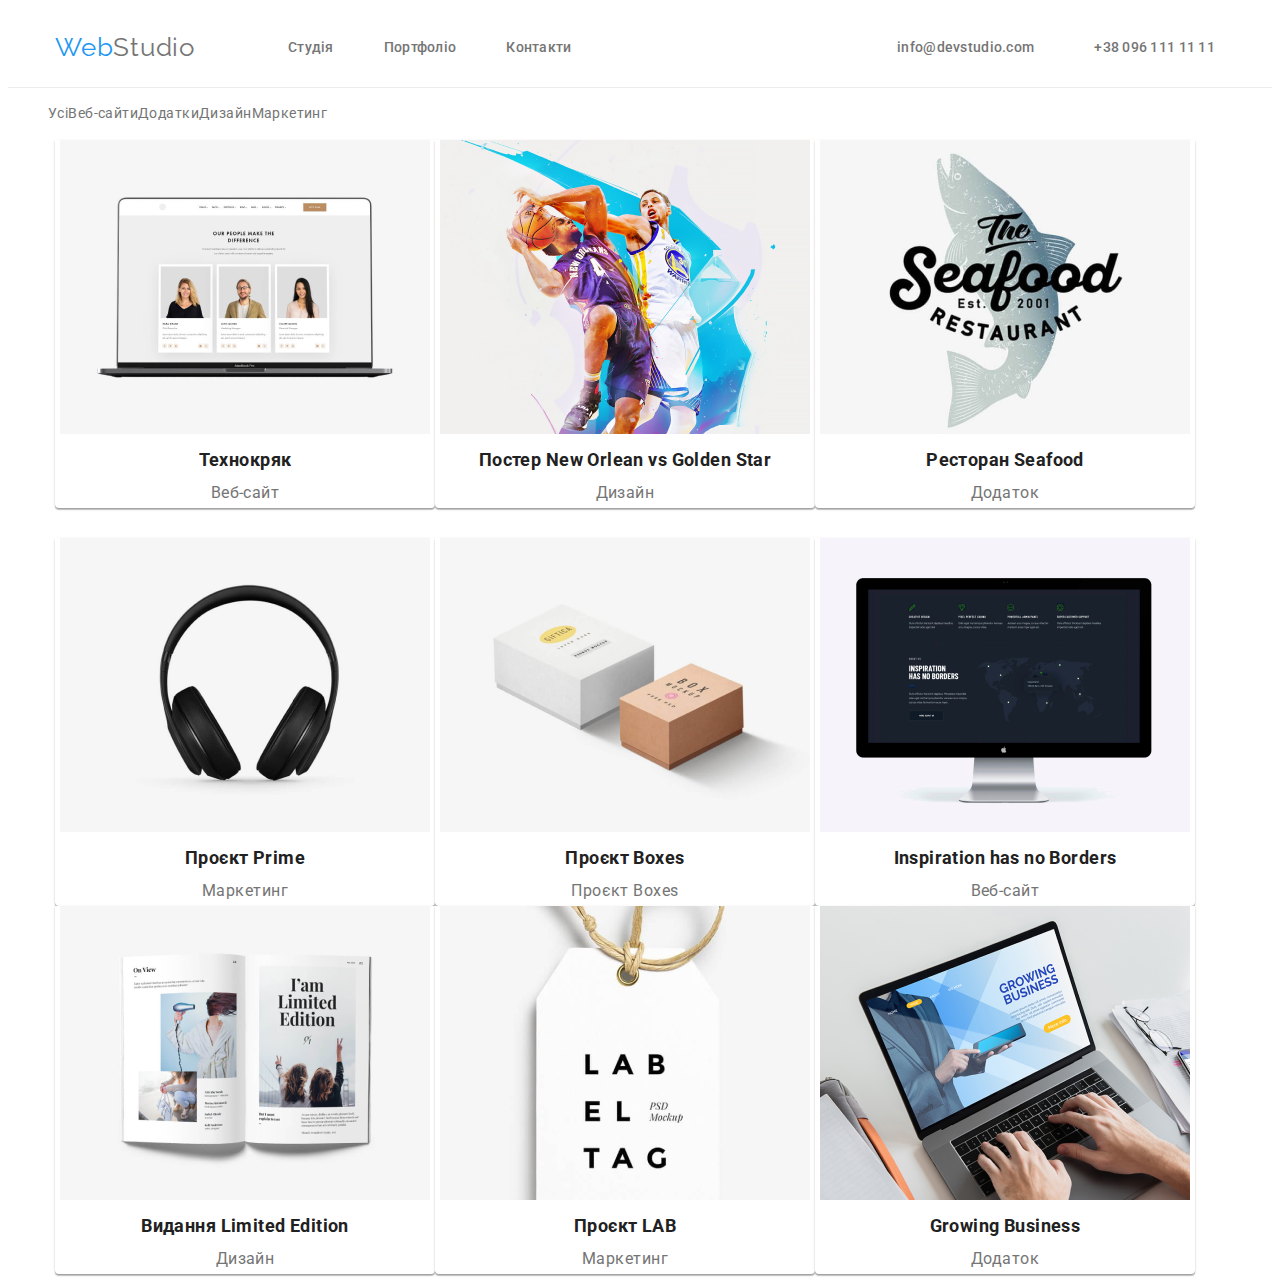
==== portfolio.html @ 1d0e0f3a "add" ====
<!DOCTYPE html>
<html lang="en">
  <head>
    <meta charset="UTF-8" />
    <meta http-equiv="X-UA-Compatible" content="IE=edge" />
    <meta name="viewport" content="width=device-width, initial-scale=1.0" />
    <title>Web Studio</title>
    <link
      href="https://fonts.googleapis.com/css2?family=Roboto:ital,wght@0,400;0,500;0,700;0,900;1,400;1,500;1,700&display=swap"
      rel="stylesheet"
    />
    <link rel="preconnect" href="https://fonts.googleapis.com" />
    <link rel="preconnect" href="https://fonts.gstatic.com" crossorigin />
    <link href="https://fonts.googleapis.com/css2?family=Raleway:wght@700&display=swap" rel="stylesheet" />
    <link rel="preconnect" href="https://fonts.googleapis.com" />
    <link rel="preconnect" href="https://fonts.gstatic.com" crossorigin />
    <link href="https://fonts.googleapis.com/css2?family=Raleway:wght@700&display=swap" rel="stylesheet" />
    <link rel="stylesheet" href="./css/style.css" />
  </head>
  <body>
    <!-- Header -->
    <header class="header">
      <div class="container header-nav">
        <a href="/" class="logo-top"><span class="logo-top-blue">Web</span>Studio</a>
        <nav>
          <ul class="header-menu list">
            <li class="item"><a href="./index.html" class="header-menu-link">Студія</a></li>
            <li class="item"><a href="#" class="header-menu-link  current">Портфоліо</a></li>
            <li class="item"><a href="#" class="header-menu-link">Контакти</a></li>
          </ul>
        </nav>
        <ul class="header-contact list">
          <li class="item">
            <a href="mailto:info@devstudio.com" class="header-contact-link icon-mail">info@devstudio.com</a>
          </li>
          <li class="item">
            <a href="tel:+380961111111" class="header-contact-link icon-tel"> +38 096 111 11 11</a>
          </li>
        </ul>
      </div>
    </header>
    <!-- Секція main -->
    <main>

      <section class="menu-gallery">
        <ul class="nav-list">
            <li class="nav-item-menu">Усі</li>
            <li class="nav-item-menu">Веб-сайти</li>
            <li class="nav-item-menu">Додатки</li>
            <li class="nav-item-menu">Дизайн</li>
            <li class="nav-item-menu">Маркетинг</li>
          </ul>
    
      </section>
      <div class="container">
        <ul class="gallery-list">
          <li class="gallery-item">
            <img src="./images/texno.png" alt="texno" />
            <h2 class="gallery-title">Технокряк</h2>
            <p class="gallery-text">Веб-сайт</p>
          </li>
          <li class="gallery-item">
            <img src="./images/poster.png" alt="poster" />
            <h2 class="gallery-title">Постер New Orlean vs Golden Star</h2>
            <p class="gallery-text">Дизайн</p>
          </li>
          <li class="gallery-item">
            <img src="./images/restaurant.png" alt="restaurant" />
            <h2 class="gallery-title">Ресторан Seafood</h2>
            <p class="gallery-text">Додаток</p>
          </li>
          <li class="gallery-item">
            <img src="./images/Prime.png" alt="Prime" />
            <h2 class="gallery-title">Проєкт Prime</h2>
            <p class="gallery-text">Маркетинг</p>
          </li>
          <li class="gallery-item">
            <img src="./images/Boxes.png" alt="Boxes" />
            <h2 class="gallery-title">Проєкт Boxes</h2>
            <p class="gallery-text">Проєкт Boxes</p>
          </li>
          <li class="gallery-item">
            <img src="./images/Borders.png" alt="Borders" />
            <h2 class="gallery-title">Inspiration has no Borders</h2>
            <p class="gallery-text">Веб-сайт</p>
          </li>
          <li class="gallery-item">
            <img src="./images/Limited.png" alt="Limited" />
          <h2 class="gallery-title">Видання Limited Edition</h2>
          <p class="gallery-text">Дизайн</p>
          </li>
          <li class="gallery-item">
            <img src="./images/Lab.png" alt="Lab" />
            <h2 class="gallery-title">Проєкт LAB</h2>
            <p class="gallery-text">Маркетинг</p>
          </li>
          <li class="gallery-item">
            <img src="./images/Growing.png" alt="Growing" />
            <h2 class="gallery-title">Growing Business</h2>
            <p class="gallery-text">Додаток</p>
          </li>
        </ul>
      </div>
    </main>
  </body>
</html>
---- css/style.css ----
html {
  box-sizing: border-box;
}

*,
*::after,
*::before {
  box-sizing: inherit;
}

a {
  color: inherit;
  text-decoration: none;
  margin: 0;
}

h1,
h2,
h3,
h4,
h5,
h6,
p {
  margin: 0;
}

.img {
  display: block;
  max-width: 100%;
}

.visually-hidden {
  position: absolute !important;
  clip: rect(1px 1px 1px 1px);
  clip: rect(1px, 1px, 1px, 1px);
  padding: 0 !important;
  border: 0 !important;
  height: 1px !important;
  width: 1px !important;
  overflow: hidden;
}

body {
  font-family: 'Roboto', sans-serif;
  font-size: 14px;
  line-height: 1.71;
  letter-spacing: 0.03em;
  color: #757575;
}

.container {
  width: 1200px;
  padding-left: 15px;
  padding-right: 15px;
  margin: 0 auto;
}

.section {
  padding-top: 94px;
  padding-bottom: 94px;
}

.list {
  list-style: none;
  margin: 0;
  padding: 0;
}

/* СТИЛІ ШАПКИ САЙТУ */

.header {
  border-bottom: 1px solid #ececec;
}

.header-nav {
  display: flex;
  align-items: center;
}

.logo-top {
  font-family: 'Raleway';
  font-size: 26px;
  line-height: 1.1;
  letter-spacing: 0.03em;
}

.logo-top-blue {
  color: #2196f3;
}

.header-menu {
  display: flex;
  margin-left: 93px;
}

.header-contact {
  display: flex;
  margin-left: auto;
  color: #757575;
}

.header-menu .item:not(:last-child),
.header-contact .item:not(:last-child) {
  margin-right: 50px;
}

.header-menu-link,
.header-contact-link {
  display: inline-flex;
  padding-top: 32px;
  padding-bottom: 32px;
  font-weight: 500;
  font-size: 14px;
  line-height: 1.1;
  letter-spacing: 0.02em;
}

.icon-mail,
.icon-tel {
  display: flex;
  margin-right: 10px;
  fill: currentColor;
}

.icon-mail:hover,
.icon-tel:hover {
  fill: #2196f3;
}

.header-menu-link:hover,
.header-menu-link:focus,
.header-contact-link:hover,
.header-contact-link:focus {
  color: #2196f3;
}

/* СТИЛІ ГОЛОВНОГО БЛОКА */

.hero {
  background-color: #2f303a;
  background-image: url(../images/Business.png);
  height: 600px;
  margin-bottom: 90px;
}

.hero-title {
  font-weight: 900;
  font-size: 44px;
  line-height: 60px;
  text-align: center;
  letter-spacing: 0.06em;
  text-transform: uppercase;
  color: #ffffff;
  padding-top: 200px;
  margin-bottom: 30px;
}

.hero-button {
  display: block;
  margin: 0 auto;
  font-weight: 700;
  font-size: 16px;
  line-height: 30px;
  text-align: center;
  letter-spacing: 0.06em;
  color: #ffffff;
  background: #2196f3;
  box-shadow: 0px 4px 4px rgba(0, 0, 0, 0.15);
  border-radius: 4px;
  width: 216px;
  height: 50px;
  background: #2196f3;
}

/* СТИЛІ ІНФОРМАЦІЙНОГО БЛОКА */

.advantages {
  margin-bottom: 90px;
}

.advantages-list {
  display: flex;
  padding: 0;
  justify-content: space-around;
  margin-bottom: 30px;
}

.advantages-item {
  width: 270px;
}

.advantages-item:not(:last-child()) {
  margin-right: 30px;
}

.advantages-icon {
  width: 270px;
  height: 120px;
  background-color: #f5f4fa;
  margin: 0 auto;
  padding: 25px;
  margin-bottom: 30px;
}

.advantages-subtitle {
  font-weight: 700;
  font-size: 14px;
  line-height: 16px;
  letter-spacing: 0.03em;
  text-transform: uppercase;
  color: #212121;
}

.advantages-text {
  font-weight: 400;
  font-size: 14px;
  line-height: 24px;
  letter-spacing: 0.03em;
  color: #757575;
}

.section-title {
  font-weight: 700;
  margin-bottom: 50px;
  font-size: 36px;
  line-height: 42px;
  text-align: center;
  letter-spacing: 0.03em;
  color: #212121;
}

.whatdowedo-list {
  display: flex;
  justify-content: space-between;
  margin-bottom: 50px;
}

/* СТИЛІ НАША КОМАНДА */

.team {
  background-color: #f5f4fa;
}

.team-title {
  margin-bottom: 50px;
  font-size: 36px;
  line-height: 1.1;
  letter-spacing: 0.03em;
  text-align: center;
}

.team-list {
  display: flex;
  flex-wrap: wrap;
  text-align: center;
}

.team-item {
  width: calc((100% - 90px) / 4);
  margin-right: 30px;
  margin-bottom: 30px;
  background-color: #fff;
  box-shadow: 0px 1px 3px rgba(0, 0, 0, 0.12), 0px 1px 1px rgba(0, 0, 0, 0.14), 0px 2px 1px rgba(0, 0, 0, 0.2);
  border-radius: 0px 0px 4px 4px;
}

.team-item:nth-child(4n) {
  margin-right: 0;
}

.team-item:nth-last-child(-n + 4) {
  margin-bottom: 0;
}

.team-descript {
  padding-top: 30px;
  padding-bottom: 30px;
}

.team-item-title {
  margin-bottom: 10px;
  font-weight: 500;
  font-size: 16px;
  line-height: 1.2;
  letter-spacing: 0.03em;
}

.team-list p {
  margin-top: 0;
  margin-bottom: 16px;
  font-size: 16px;
  line-height: 1;
  letter-spacing: 0.03em;
}

.social {
  display: flex;
  padding-left: 32px;
  padding-right: 32px;
}

.social-item:not(:last-child) {
  margin-right: 10px;
}

.social-btn {
  display: flex;
  color: #afb1b8;
  background-color: #fff;
  height: 44px;
  cursor: pointer;
}

.social-btn:hover {
  background-color: #2196f3;
  border-radius: 50%;
  fill: #fff;
}

.button-icon {
  width: 44px;
  padding: 12px;
  fill: currentColor;
}

.button-icon:hover {
  fill: #fff;
}

/* СТИЛІ ПОСТІЙНІ КЛІЄНТИ */

.clients-section {
  padding-top: 94px;
  padding-bottom: 94px;
}

.clients-title {
  margin-bottom: 50px;
  font-size: 36px;
  line-height: 1.1;
  letter-spacing: 0.03em;
  text-align: center;
}

.clients-list {
  display: inline-flex;
}

.clients-item:not(:last-child) {
  margin-right: 30px;
}

.clients-btn {
  display: block;
  padding: 0;
  color: #afb1b8;
  background-color: #fff;
  width: 170px;
  height: 92px;
  cursor: pointer;
  border: 1px solid #afb1b8;
  border-radius: 4px;
}
.clients-icon {
  height: 92px;
  width: 170px;
  fill: currentColor;
}

.clients-icon:hover {
  fill: #2196f3;
}

.clients-btn:hover {
  border: 1px solid #2196f3;
}

/* СТИЛІ ПІДВАЛ */

.footer {
  padding-top: 60px;
  padding-bottom: 60px;
  background-color: #2f303a;
}

.footer-nav {
  display: flex;
}

.footer-adres {
  margin-right: 70px;
}

.logo-footer {
  display: block;
  margin-bottom: 20px;
  font-family: 'Raleway';
  font-style: normal;
  font-size: 26px;
  line-height: 1;
  letter-spacing: 0.03em;
  color: #fff;
}

.logo-footer-blue {
  color: #2196f3;
}

.footer-address {
  font-style: normal;
}

.footer-adres-item {
  margin-bottom: 9px;
  font-size: 14px;
  line-height: 1.7;
  letter-spacing: 0.03em;
  color: #fff;
}

.footer-adres-item:last-child {
  margin-bottom: 0;
}

.footer-contact-item {
  font-size: 14px;
  line-height: 1.7;
  letter-spacing: 0.03em;
  color: rgba(255, 255, 255, 0.6);
}

.footer-adres-item:hover,
.footer-adres-item:focus,
.footer-contact-item:hover,
.footer-contact-item:focus {
  color: #2196f3;
}

.footer-social-title {
  font-size: 14px;
  line-height: 16px;
  letter-spacing: 0.03em;
  text-transform: uppercase;
  color: #fff;
  margin-bottom: 20px;
}

.footer-social-list {
  display: flex;
}

.footer-social-item:not(:last-child) {
  margin-right: 10px;
}

.footer-social-link {
  display: flex;
  color: #fff;
  background-color: rgba(255, 255, 255, 0.1);
  border-radius: 50%;
  height: 44px;
  cursor: pointer;
}

.footer-social-link:hover {
  background-color: #2196f3;
  border-radius: 50%;
  fill: #fff;
}

.footer-icon {
  width: 44px;
  padding: 12px;
  fill: currentColor;
}

.footer-icon:hover {
  fill: #fff;
}

.gallery-list {
  list-style: none;
  padding: 0;
  margin: 0;
  display: flex;
  flex-wrap: wrap;
  text-align: center;
}

.gallery-item {
  width: 370px;
  width: calc((100% - 30px) / 3);
  /* margin-right: 30px;
  margin-bottom: 30px; */
  background-color: #fff;
  box-shadow: 0px 1px 3px rgba(0, 0, 0, 0.12), 0px 1px 1px rgba(0, 0, 0, 0.14), 0px 2px 1px rgba(0, 0, 0, 0.2);
  border-radius: 0px 0px 4px 4px;
}

.gallery-item:nth-child(-n + 3) {
  /* margin-right: 30px; */
  margin-bottom: 30px;
}

.gallery-item:nth-child(-n + 2) {
  /* margin-right: 30px; */
  margin-bottom: 30px;
}

.nav-list {
  text-align: center;
  list-style: none;
  display: flex;
}

.nav-list {
}

.gallery-title {
  font-family: 'Roboto';
  font-style: normal;
  font-weight: 700;
  font-size: 18px;
  line-height: 36px;
  color: #212121;
}

.gallery-text {
  font-family: 'Roboto';
  font-style: normal;
  font-weight: 400;
  font-size: 16px;
  line-height: 30px;
  letter-spacing: 0.03em;
  color: #757575;
}
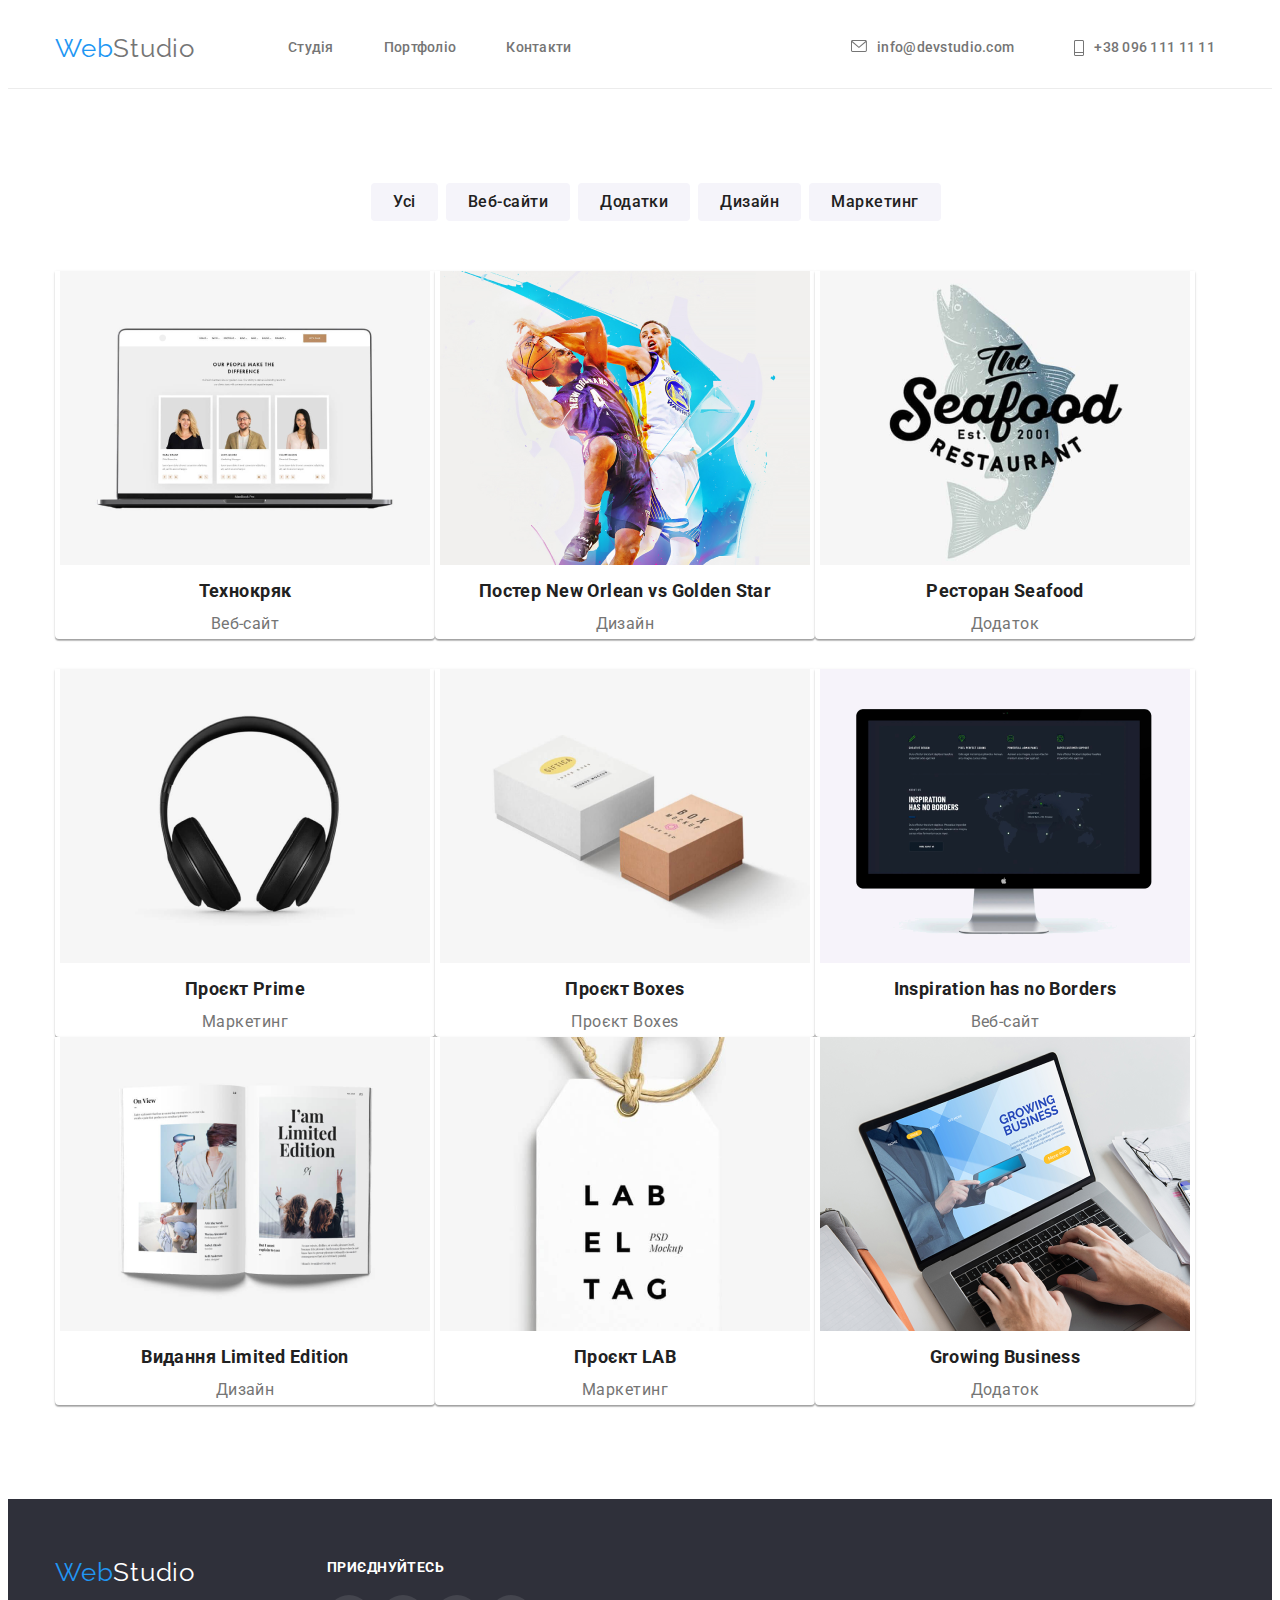
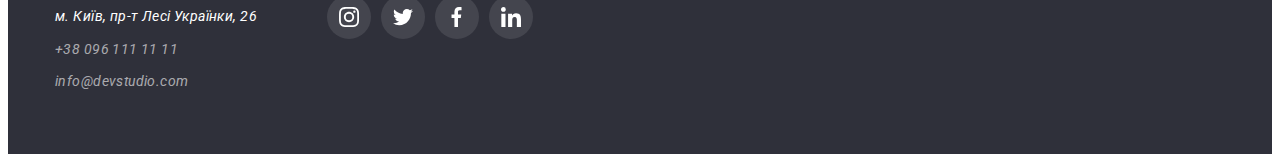
==== commit 2e854bcb: "add" ====
--- a/portfolio.html
+++ b/portfolio.html
@@ -18,6 +18,7 @@
     <link rel="stylesheet" href="./css/style.css" />
   </head>
   <body>
+  
     <!-- Header -->
     <header class="header">
       <div class="container header-nav">
@@ -25,20 +26,31 @@
         <nav>
           <ul class="header-menu list">
             <li class="item"><a href="./index.html" class="header-menu-link">Студія</a></li>
-            <li class="item"><a href="#" class="header-menu-link  current">Портфоліо</a></li>
+            <li class="item"><a href="./portfolio.html" class="header-menu-link current">Портфоліо</a></li>
             <li class="item"><a href="#" class="header-menu-link">Контакти</a></li>
           </ul>
         </nav>
         <ul class="header-contact list">
           <li class="item">
-            <a href="mailto:info@devstudio.com" class="header-contact-link icon-mail">info@devstudio.com</a>
+            <a href="mailto:info@devstudio.com" class="header-contact-link icon-mail">
+              <svg width="16" height="12" class="icon-mail">
+                <use href="./icon.svg#mail"></use>
+              </svg>
+              info@devstudio.com</a
+            >
           </li>
           <li class="item">
-            <a href="tel:+380961111111" class="header-contact-link icon-tel"> +38 096 111 11 11</a>
+            <a href="tel:+380961111111" class="header-contact-link icon-tel">
+              <svg width="10" height="16" class="icon-tel">
+                <use href="./icon.svg#tel"></use>
+              </svg>
+              +38 096 111 11 11</a
+            >
           </li>
         </ul>
       </div>
     </header>
+    <!-- </header> -->
     <!-- Секція main -->
     <main>
 
@@ -50,57 +62,123 @@
             <li class="nav-item-menu">Дизайн</li>
             <li class="nav-item-menu">Маркетинг</li>
           </ul>
-    
       </section>
-      <div class="container">
-        <ul class="gallery-list">
-          <li class="gallery-item">
-            <img src="./images/texno.png" alt="texno" />
-            <h2 class="gallery-title">Технокряк</h2>
-            <p class="gallery-text">Веб-сайт</p>
-          </li>
-          <li class="gallery-item">
-            <img src="./images/poster.png" alt="poster" />
-            <h2 class="gallery-title">Постер New Orlean vs Golden Star</h2>
+
+      <section class="gallery">
+        <div class="container">
+          <ul class="gallery-list">
+            <li class="gallery-item">
+              <img src="./images/texno.png" alt="texno" />
+              <h2 class="gallery-title">Технокряк</h2>
+              <p class="gallery-text">Веб-сайт</p>
+            </li>
+            <li class="gallery-item">
+              <img src="./images/poster.png" alt="poster" />
+              <h2 class="gallery-title">Постер New Orlean vs Golden Star</h2>
+              <p class="gallery-text">Дизайн</p>
+            </li>
+            <li class="gallery-item">
+              <img src="./images/restaurant.png" alt="restaurant" />
+              <h2 class="gallery-title">Ресторан Seafood</h2>
+              <p class="gallery-text">Додаток</p>
+            </li>
+            <li class="gallery-item">
+              <img src="./images/Prime.png" alt="Prime" />
+              <h2 class="gallery-title">Проєкт Prime</h2>
+              <p class="gallery-text">Маркетинг</p>
+            </li>
+            <li class="gallery-item">
+              <img src="./images/Boxes.png" alt="Boxes" />
+              <h2 class="gallery-title">Проєкт Boxes</h2>
+              <p class="gallery-text">Проєкт Boxes</p>
+            </li>
+            <li class="gallery-item">
+              <img src="./images/Borders.png" alt="Borders" />
+              <h2 class="gallery-title">Inspiration has no Borders</h2>
+              <p class="gallery-text">Веб-сайт</p>
+            </li>
+            <li class="gallery-item">
+              <img src="./images/Limited.png" alt="Limited" />
+            <h2 class="gallery-title">Видання Limited Edition</h2>
             <p class="gallery-text">Дизайн</p>
-          </li>
-          <li class="gallery-item">
-            <img src="./images/restaurant.png" alt="restaurant" />
-            <h2 class="gallery-title">Ресторан Seafood</h2>
-            <p class="gallery-text">Додаток</p>
-          </li>
-          <li class="gallery-item">
-            <img src="./images/Prime.png" alt="Prime" />
-            <h2 class="gallery-title">Проєкт Prime</h2>
-            <p class="gallery-text">Маркетинг</p>
-          </li>
-          <li class="gallery-item">
-            <img src="./images/Boxes.png" alt="Boxes" />
-            <h2 class="gallery-title">Проєкт Boxes</h2>
-            <p class="gallery-text">Проєкт Boxes</p>
-          </li>
-          <li class="gallery-item">
-            <img src="./images/Borders.png" alt="Borders" />
-            <h2 class="gallery-title">Inspiration has no Borders</h2>
-            <p class="gallery-text">Веб-сайт</p>
-          </li>
-          <li class="gallery-item">
-            <img src="./images/Limited.png" alt="Limited" />
-          <h2 class="gallery-title">Видання Limited Edition</h2>
-          <p class="gallery-text">Дизайн</p>
-          </li>
-          <li class="gallery-item">
-            <img src="./images/Lab.png" alt="Lab" />
-            <h2 class="gallery-title">Проєкт LAB</h2>
-            <p class="gallery-text">Маркетинг</p>
-          </li>
-          <li class="gallery-item">
-            <img src="./images/Growing.png" alt="Growing" />
-            <h2 class="gallery-title">Growing Business</h2>
-            <p class="gallery-text">Додаток</p>
-          </li>
-        </ul>
+            </li>
+            <li class="gallery-item">
+              <img src="./images/Lab.png" alt="Lab" />
+              <h2 class="gallery-title">Проєкт LAB</h2>
+              <p class="gallery-text">Маркетинг</p>
+            </li>
+            <li class="gallery-item">
+              <img src="./images/Growing.png" alt="Growing" />
+              <h2 class="gallery-title">Growing Business</h2>
+              <p class="gallery-text">Додаток</p>
+            </li>
+          </ul>
+        </div>
+      </section>
+      
+    </main>
+     <!-- footer -->
+
+     <footer class="footer">
+      <div class="container footer-nav">
+        <div class="footer-adres">
+          <a href="/" class="logo-footer"><span class="logo-footer-blue">Web</span>Studio</a>
+          <address>
+            <ul class="footer-contacts list">
+              <li class="footer-adres-item">
+                <a href="https://goo.gl/maps/62NH4mXpDvtfNdRu7" target="_blank" rel="noreferrer noopener nofollow"
+                  >м. Київ, пр-т Лесі Українки, 26</a
+                >
+              </li>
+              <li class="footer-adres-item">
+                <a class="footer-contact-item" href="tel:+380961111111">+38 096 111 11 11</a>
+              </li>
+              <li class="footer-adres-item">
+                <a class="footer-contact-item" href="mailto:info@devstudio.com">info@devstudio.com</a>
+              </li>
+            </ul>
+          </address>
+        </div>
+        <div class="footer-social">
+          <h2 class="footer-social-title">приєднуйтесь</h2>
+
+          <!-- Кнопки футера -->
+
+          <ul class="footer-social-list list">
+            <li class="footer-social-item">
+              <a href="#" class="footer-social-link">
+                <svg class="footer-icon" width="44" height="44">
+                  <use href="./icon.svg#instagram"></use>
+                </svg>
+              </a>
+            </li>
+            <li class="footer-social-item">
+              <a href="#" class="footer-social-link">
+                <svg class="footer-icon" width="44" height="44">
+                  <use href="./icon.svg#twitter"></use>
+                </svg>
+              </a>
+            </li>
+            <li class="footer-social-item">
+              <a href="#" class="footer-social-link">
+                <svg class="footer-icon" width="44" height="44">
+                  <use href="./icon.svg#facebook"></use>
+                </svg>
+              </a>
+            </li>
+            <li class="footer-social-item">
+              <a href="#" class="footer-social-link">
+                <svg class="footer-icon" width="44" height="44">
+                  <use href="./icon.svg#linkedin"></use>
+                </svg>
+              </a>
+            </li>
+          </ul>
+        </div>
       </div>
-    </main>
+    </footer>
   </body>
 </html>
+
+  </body>
+</html>
--- a/css/style.css
+++ b/css/style.css
@@ -70,6 +70,7 @@
 
 .header {
   border-bottom: 1px solid #ececec;
+  margin-bottom: 94px;
 }
 
 .header-nav {
@@ -508,14 +509,28 @@
 }
 
 .nav-list {
-  text-align: center;
+ justify-content: center;
   list-style: none;
   display: flex;
 }
 
-.nav-list {
-}
-
+.nav-item-menu {
+margin-right: 8px;
+background: #F5F4FA;
+border-radius: 4px;
+font-weight: 500;
+font-size: 16px;
+line-height: 26px;
+text-align: center;
+letter-spacing: 0.03em;
+color: #212121;
+padding: 6px 22px;
+}
+
+.nav-item-menu:hover{
+  background-color: #2196f3;
+  color: #FFFFFF;
+}
 .gallery-title {
   font-family: 'Roboto';
   font-style: normal;
@@ -534,3 +549,11 @@
   letter-spacing: 0.03em;
   color: #757575;
 }
+
+.menu-gallery {
+margin-bottom: 50px;
+}
+
+.gallery {
+margin-bottom: 94px;
+}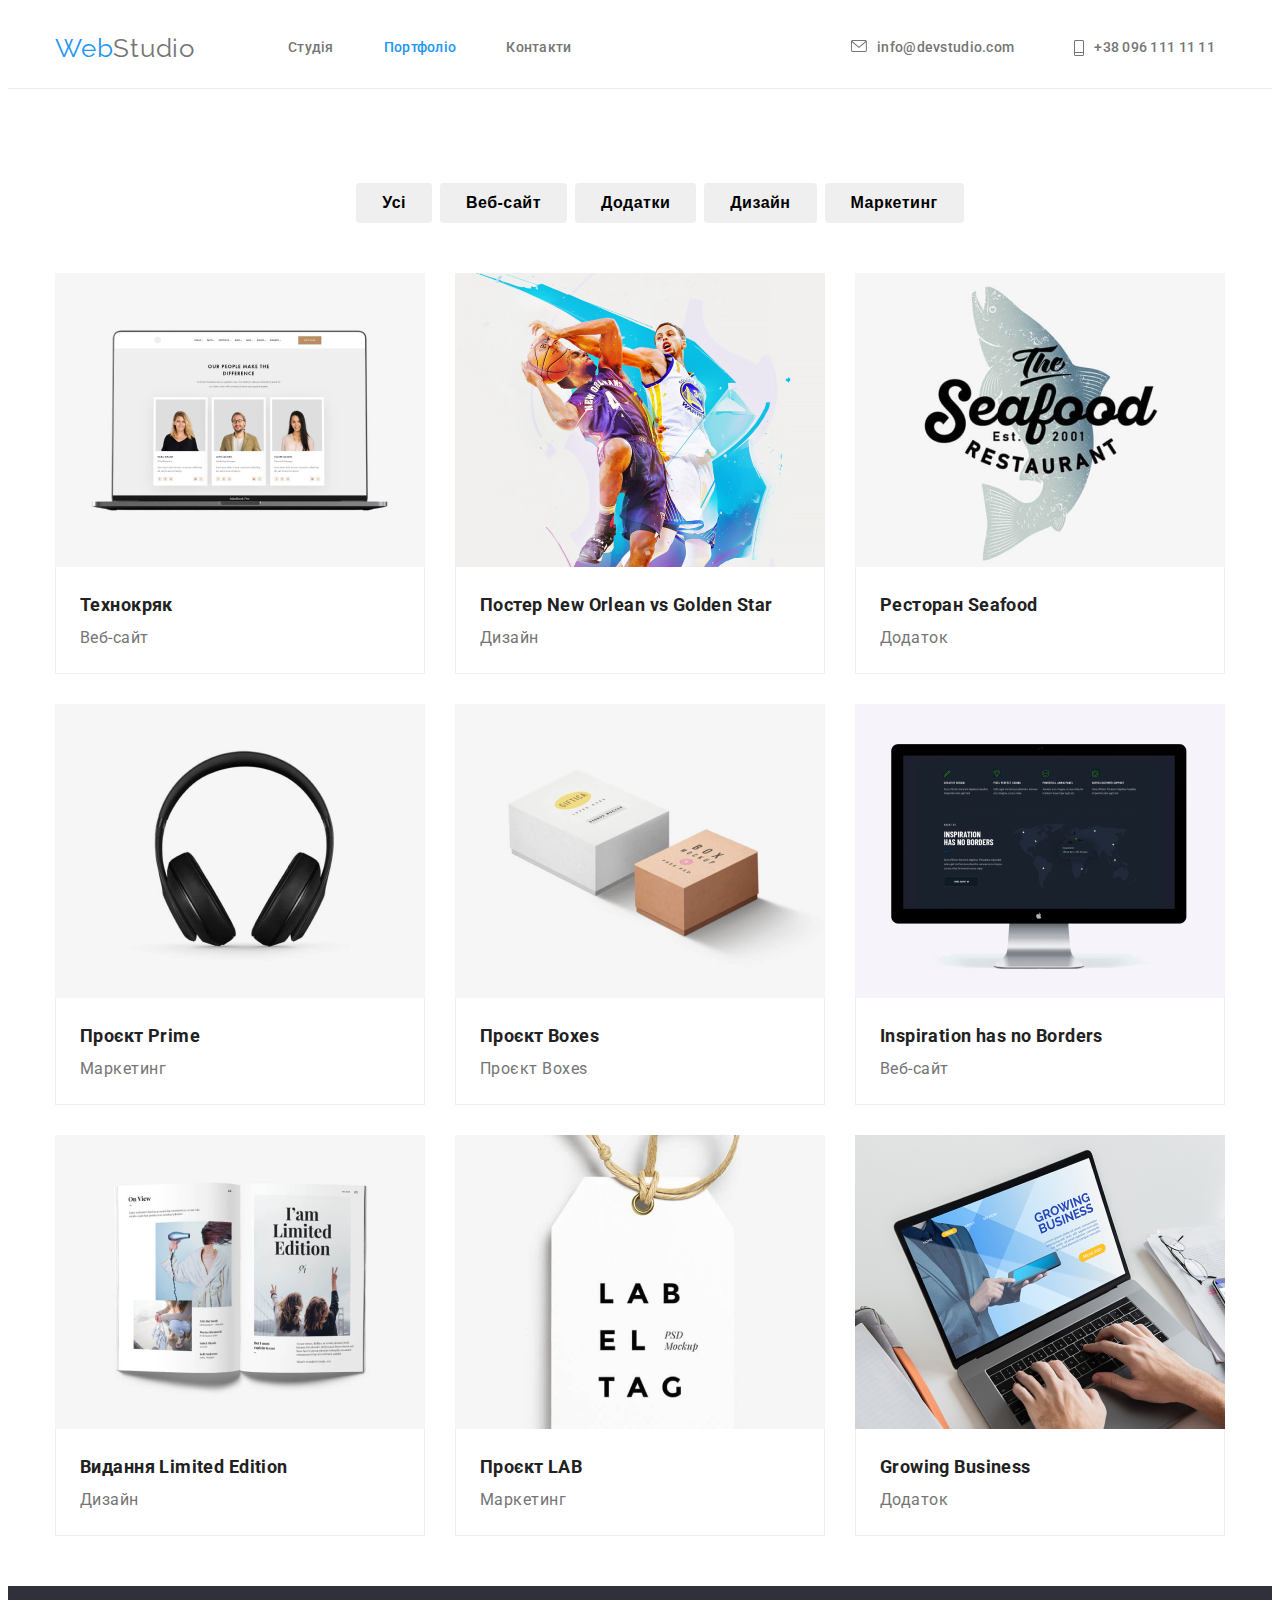
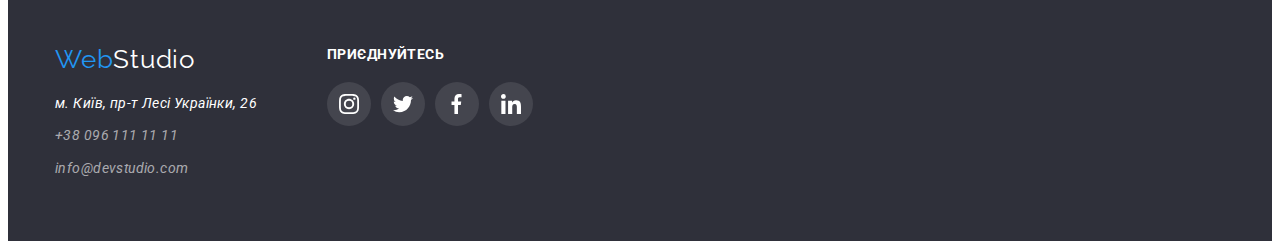
==== commit e9793fc8: "add" ====
--- a/portfolio.html
+++ b/portfolio.html
@@ -1,184 +1,224 @@
 <!DOCTYPE html>
-<html lang="en">
-  <head>
-    <meta charset="UTF-8" />
-    <meta http-equiv="X-UA-Compatible" content="IE=edge" />
-    <meta name="viewport" content="width=device-width, initial-scale=1.0" />
-    <title>Web Studio</title>
-    <link
-      href="https://fonts.googleapis.com/css2?family=Roboto:ital,wght@0,400;0,500;0,700;0,900;1,400;1,500;1,700&display=swap"
-      rel="stylesheet"
-    />
-    <link rel="preconnect" href="https://fonts.googleapis.com" />
-    <link rel="preconnect" href="https://fonts.gstatic.com" crossorigin />
-    <link href="https://fonts.googleapis.com/css2?family=Raleway:wght@700&display=swap" rel="stylesheet" />
-    <link rel="preconnect" href="https://fonts.googleapis.com" />
-    <link rel="preconnect" href="https://fonts.gstatic.com" crossorigin />
-    <link href="https://fonts.googleapis.com/css2?family=Raleway:wght@700&display=swap" rel="stylesheet" />
-    <link rel="stylesheet" href="./css/style.css" />
-  </head>
-  <body>
-  
-    <!-- Header -->
-    <header class="header">
-      <div class="container header-nav">
-        <a href="/" class="logo-top"><span class="logo-top-blue">Web</span>Studio</a>
-        <nav>
-          <ul class="header-menu list">
-            <li class="item"><a href="./index.html" class="header-menu-link">Студія</a></li>
-            <li class="item"><a href="./portfolio.html" class="header-menu-link current">Портфоліо</a></li>
-            <li class="item"><a href="#" class="header-menu-link">Контакти</a></li>
-          </ul>
-        </nav>
-        <ul class="header-contact list">
-          <li class="item">
-            <a href="mailto:info@devstudio.com" class="header-contact-link icon-mail">
-              <svg width="16" height="12" class="icon-mail">
-                <use href="./icon.svg#mail"></use>
-              </svg>
-              info@devstudio.com</a
-            >
-          </li>
-          <li class="item">
-            <a href="tel:+380961111111" class="header-contact-link icon-tel">
-              <svg width="10" height="16" class="icon-tel">
-                <use href="./icon.svg#tel"></use>
-              </svg>
-              +38 096 111 11 11</a
-            >
-          </li>
-        </ul>
-      </div>
-    </header>
-    <!-- </header> -->
-    <!-- Секція main -->
-    <main>
-
-      <section class="menu-gallery">
+<head>
+  <meta charset="UTF-8" />
+  <meta http-equiv="X-UA-Compatible" content="IE=edge" />
+  <meta name="viewport" content="width=device-width, initial-scale=1.0" />
+  <title>Web Studio</title>
+  <link
+    href="https://fonts.googleapis.com/css2?family=Roboto:ital,wght@0,400;0,500;0,700;0,900;1,400;1,500;1,700&display=swap"
+    rel="stylesheet"
+  />
+  <link rel="preconnect" href="https://fonts.googleapis.com" />
+  <link rel="preconnect" href="https://fonts.gstatic.com" crossorigin />
+  <link href="https://fonts.googleapis.com/css2?family=Raleway:wght@700&display=swap" rel="stylesheet" />
+  <link rel="preconnect" href="https://fonts.googleapis.com" />
+  <link rel="preconnect" href="https://fonts.gstatic.com" crossorigin />
+  <link href="https://fonts.googleapis.com/css2?family=Raleway:wght@700&display=swap" rel="stylesheet" />
+  <link rel="stylesheet" href="./css/style.css" />
+</head>
+<body>
+  <!-- Header -->
+  <header class="header">
+    <div class="container header-nav">
+      <a href="/" class="logo-top"><span class="logo-top-blue">Web</span>Studio</a>
+      <nav>
+        <ul class="header-menu list">
+          <li class="item"><a href="./index.html" class="header-menu-link">Студія</a></li>
+          <li class="item"><a href="./portfolio.html" class="header-menu-link current">Портфоліо</a></li>
+          <li class="item"><a href="#" class="header-menu-link">Контакти</a></li>
+        </ul>
+      </nav>
+      <ul class="header-contact list">
+        <li class="item">
+          <a href="mailto:info@devstudio.com" class="header-contact-link icon-mail">
+            <svg width="16" height="12" class="icon-mail">
+              <use href="./icon.svg#mail"></use>
+            </svg>
+            info@devstudio.com</a
+          >
+        </li>
+        <li class="item">
+          <a href="tel:+380961111111" class="header-contact-link icon-tel">
+            <svg width="10" height="16" class="icon-tel">
+              <use href="./icon.svg#tel"></use>
+            </svg>
+            +38 096 111 11 11</a
+          >
+        </li>
+      </ul>
+    </div>
+  </header>
+
+  <main>
+    <!-- Портфоліо -->
+
+    <section class="menu-gallery">
+      <div class="container">
+        <!-- МЕНЮ ПОРТФОЛІО -->
+
+        <h1 class="visually-hidden">Меню Портфоліо</h1>
         <ul class="nav-list">
-            <li class="nav-item-menu">Усі</li>
-            <li class="nav-item-menu">Веб-сайти</li>
-            <li class="nav-item-menu">Додатки</li>
-            <li class="nav-item-menu">Дизайн</li>
-            <li class="nav-item-menu">Маркетинг</li>
-          </ul>
-      </section>
-
-      <section class="gallery">
-        <div class="container">
-          <ul class="gallery-list">
-            <li class="gallery-item">
-              <img src="./images/texno.png" alt="texno" />
-              <h2 class="gallery-title">Технокряк</h2>
-              <p class="gallery-text">Веб-сайт</p>
-            </li>
-            <li class="gallery-item">
-              <img src="./images/poster.png" alt="poster" />
-              <h2 class="gallery-title">Постер New Orlean vs Golden Star</h2>
-              <p class="gallery-text">Дизайн</p>
-            </li>
-            <li class="gallery-item">
-              <img src="./images/restaurant.png" alt="restaurant" />
-              <h2 class="gallery-title">Ресторан Seafood</h2>
-              <p class="gallery-text">Додаток</p>
-            </li>
-            <li class="gallery-item">
-              <img src="./images/Prime.png" alt="Prime" />
-              <h2 class="gallery-title">Проєкт Prime</h2>
-              <p class="gallery-text">Маркетинг</p>
-            </li>
-            <li class="gallery-item">
-              <img src="./images/Boxes.png" alt="Boxes" />
+          <li class="nav-item-menu"><button type="button" class="menu-gallery-btn">Усі</button></li>
+          <li class="nav-item-menu"><button type="button" class="menu-gallery-btn">Веб-сайт</button></li>
+          <li class="nav-item-menu"><button type="button" class="menu-gallery-btn">Додатки</button></li>
+          <li class="nav-item-menu"><button type="button" class="menu-gallery-btn">Дизайн</button></li>
+          <li class="nav-item-menu"><button type="button" class="menu-gallery-btn">Маркетинг</button></li>
+        </ul>
+
+        <!-- Gallery -->
+
+        <ul class="gallery-list">
+          <li class="gallery-item">
+            <a href="#">
+              <img width="370" height="294" src="./images/texno.png" alt="texno" />
+              <div class="gellery-descript">
+                <h2 class="gallery-title">Технокряк</h2>
+                <p class="gallery-text">Веб-сайт</p>
+              </div>
+            </a>
+          </li>
+
+          <li class="gallery-item">
+            <a href="#">
+              <img width="370" height="294" src="./images/poster.png" alt="poster" />
+              <div class="gellery-descript">
+                <h2 class="gallery-title">Постер New Orlean vs Golden Star</h2>
+                <p class="gallery-text">Дизайн</p>
+              </div>
+            </a>
+          </li>
+
+          <li class="gallery-item">
+            <a href="#">
+              <img width="370" height="294" src="./images/restaurant.png" alt="restaurant" />
+              <div class="gellery-descript">
+                <h2 class="gallery-title">Ресторан Seafood</h2>
+                <p class="gallery-text">Додаток</p>
+              </div>
+            </a>
+          </li>
+
+          <li class="gallery-item">
+            <a href="#">
+              <img width="370" height="294" src="./images/Prime.png" alt="Prime" />
+              <div class="gellery-descript">
+                <h2 class="gallery-title">Проєкт Prime</h2>
+                <p class="gallery-text">Маркетинг</p>
+              </div>
+            </a>
+          </li>
+
+          <li class="gallery-item">
+            <a href="#">
+            <img width="370" height="294" src="./images/Boxes.png" alt="Boxes" />
+            <div class="gellery-descript">
               <h2 class="gallery-title">Проєкт Boxes</h2>
               <p class="gallery-text">Проєкт Boxes</p>
-            </li>
-            <li class="gallery-item">
-              <img src="./images/Borders.png" alt="Borders" />
+            </div>
+          </a>
+          </li>
+
+          <li class="gallery-item">
+            <a href="#"> 
+            <img width="370" height="294" src="./images/Borders.png" alt="Borders" />
+            <div class="gellery-descript">
               <h2 class="gallery-title">Inspiration has no Borders</h2>
               <p class="gallery-text">Веб-сайт</p>
-            </li>
-            <li class="gallery-item">
-              <img src="./images/Limited.png" alt="Limited" />
+            </div>
+          </a>
+          </li>
+
+          <li class="gallery-item">
+            <a href="#">
+              <img width="370" height="294" src="./images/Limited.png" alt="Limited" />
+              <div class="gellery-descript">
             <h2 class="gallery-title">Видання Limited Edition</h2>
             <p class="gallery-text">Дизайн</p>
-            </li>
-            <li class="gallery-item">
-              <img src="./images/Lab.png" alt="Lab" />
+            </div>
+          </a>
+          </li>
+
+          <li class="gallery-item">
+            <a href="#"> 
+            <img width="370" height="294" src="./images/Lab.png" alt="Lab" />
+            <div class="gellery-descript">
               <h2 class="gallery-title">Проєкт LAB</h2>
               <p class="gallery-text">Маркетинг</p>
-            </li>
-            <li class="gallery-item">
-              <img src="./images/Growing.png" alt="Growing" />
+            </div>
+          </a>
+          </li>
+
+          <li class="gallery-item">
+            <a href="#">
+            <img width="370" height="294" src="./images/Growing.png" alt="Growing" />
+            <div class="gellery-descript" >
               <h2 class="gallery-title">Growing Business</h2>
               <p class="gallery-text">Додаток</p>
+            </div>
+          </a>
+          </li>
+        </ul>
+      </div>
+    </section>
+  </main>
+
+  <!-- footer -->
+
+  <footer class="footer">
+    <div class="container footer-nav">
+      <div class="footer-adres">
+        <a href="/" class="logo-footer"><span class="logo-footer-blue">Web</span>Studio</a>
+        <address>
+          <ul class="footer-contacts list">
+            <li class="footer-adres-item">
+              <a href="https://goo.gl/maps/62NH4mXpDvtfNdRu7" target="_blank" rel="noreferrer noopener nofollow"
+                >м. Київ, пр-т Лесі Українки, 26</a>
+            </li>
+            <li class="footer-adres-item">
+              <a class="footer-contact-item" href="tel:+380961111111">+38 096 111 11 11</a>
+            </li>
+            <li class="footer-adres-item">
+              <a class="footer-contact-item" href="mailto:info@devstudio.com">info@devstudio.com</a>
             </li>
           </ul>
-        </div>
-      </section>
-      
-    </main>
-     <!-- footer -->
-
-     <footer class="footer">
-      <div class="container footer-nav">
-        <div class="footer-adres">
-          <a href="/" class="logo-footer"><span class="logo-footer-blue">Web</span>Studio</a>
-          <address>
-            <ul class="footer-contacts list">
-              <li class="footer-adres-item">
-                <a href="https://goo.gl/maps/62NH4mXpDvtfNdRu7" target="_blank" rel="noreferrer noopener nofollow"
-                  >м. Київ, пр-т Лесі Українки, 26</a
-                >
-              </li>
-              <li class="footer-adres-item">
-                <a class="footer-contact-item" href="tel:+380961111111">+38 096 111 11 11</a>
-              </li>
-              <li class="footer-adres-item">
-                <a class="footer-contact-item" href="mailto:info@devstudio.com">info@devstudio.com</a>
-              </li>
-            </ul>
-          </address>
-        </div>
-        <div class="footer-social">
-          <h2 class="footer-social-title">приєднуйтесь</h2>
-
-          <!-- Кнопки футера -->
-
-          <ul class="footer-social-list list">
-            <li class="footer-social-item">
-              <a href="#" class="footer-social-link">
-                <svg class="footer-icon" width="44" height="44">
-                  <use href="./icon.svg#instagram"></use>
-                </svg>
-              </a>
-            </li>
-            <li class="footer-social-item">
-              <a href="#" class="footer-social-link">
-                <svg class="footer-icon" width="44" height="44">
-                  <use href="./icon.svg#twitter"></use>
-                </svg>
-              </a>
-            </li>
-            <li class="footer-social-item">
-              <a href="#" class="footer-social-link">
-                <svg class="footer-icon" width="44" height="44">
-                  <use href="./icon.svg#facebook"></use>
-                </svg>
-              </a>
-            </li>
-            <li class="footer-social-item">
-              <a href="#" class="footer-social-link">
-                <svg class="footer-icon" width="44" height="44">
-                  <use href="./icon.svg#linkedin"></use>
-                </svg>
-              </a>
-            </li>
-          </ul>
-        </div>
+        </address>
       </div>
-    </footer>
-  </body>
-</html>
-
-  </body>
-</html>
+      <div class="footer-social">
+        <h2 class="footer-social-title">приєднуйтесь</h2>
+
+        <!-- Кнопки футера -->
+
+        <ul class="footer-social-list list">
+          <li class="footer-social-item">
+            <a href="#" class="footer-social-link">
+              <svg class="footer-icon" width="44" height="44">
+                <use href="./icon.svg#instagram"></use>
+              </svg>
+            </a>
+          </li>
+          <li class="footer-social-item">
+            <a href="#" class="footer-social-link">
+              <svg class="footer-icon" width="44" height="44">
+                <use href="./icon.svg#twitter"></use>
+              </svg>
+            </a>
+          </li>
+          <li class="footer-social-item">
+            <a href="#" class="footer-social-link">
+              <svg class="footer-icon" width="44" height="44">
+                <use href="./icon.svg#facebook"></use>
+              </svg>
+            </a>
+          </li>
+          <li class="footer-social-item">
+            <a href="#" class="footer-social-link">
+              <svg class="footer-icon" width="44" height="44">
+                <use href="./icon.svg#linkedin"></use>
+              </svg>
+            </a>
+          </li>
+        </ul>
+      </div>
+    </div>
+  </footer>
+</body>
--- a/css/style.css
+++ b/css/style.css
@@ -24,7 +24,7 @@
   margin: 0;
 }
 
-.img {
+img {
   display: block;
   max-width: 100%;
 }
@@ -66,6 +66,9 @@
   padding: 0;
 }
 
+.current {
+  color: #2196f3;
+}
 /* СТИЛІ ШАПКИ САЙТУ */
 
 .header {
@@ -457,7 +460,7 @@
 .footer-social-link {
   display: flex;
   color: #fff;
-  background-color: rgba(255, 255, 255, 0.1);
+  background-color:  rgba(255, 255, 255, 0.1);
   border-radius: 50%;
   height: 44px;
   cursor: pointer;
@@ -480,64 +483,84 @@
 }
 
 .gallery-list {
+  padding: 0;
   list-style: none;
-  padding: 0;
-  margin: 0;
   display: flex;
   flex-wrap: wrap;
-  text-align: center;
 }
 
 .gallery-item {
-  width: 370px;
-  width: calc((100% - 30px) / 3);
-  /* margin-right: 30px;
-  margin-bottom: 30px; */
-  background-color: #fff;
-  box-shadow: 0px 1px 3px rgba(0, 0, 0, 0.12), 0px 1px 1px rgba(0, 0, 0, 0.14), 0px 2px 1px rgba(0, 0, 0, 0.2);
-  border-radius: 0px 0px 4px 4px;
-}
-
-.gallery-item:nth-child(-n + 3) {
-  /* margin-right: 30px; */
   margin-bottom: 30px;
-}
-
-.gallery-item:nth-child(-n + 2) {
-  /* margin-right: 30px; */
-  margin-bottom: 30px;
+  margin-right: 30px;
+  width: calc((100% - 60px) / 3);
+
+}
+.gallery-item:hover {
+  box-shadow: 0px 1px 3px rgba (0, 0, 0, 0.12), 0px 1px 1px rgba(0, 0, 0, 0.14), 0px 2px 1px rgba(0, 0, 0, 0.2);
+  border-radius: 0px 0px 4px 4px; 
+}
+
+
+.gallery-item:nth-child(3n) {
+  margin-right: 0px;
+}
+
+.gallery-item:nth-last-child(-n + 3) {
+  margin-bottom: 0px;
 }
 
 .nav-list {
- justify-content: center;
+  justify-content: center;
   list-style: none;
   display: flex;
-}
-
-.nav-item-menu {
-margin-right: 8px;
-background: #F5F4FA;
+  margin-bottom: 50px;
+}
+
+.nav-item-menu:not(:last-child) {
+  margin-right: 8px;
+}
+
+.menu-gallery-btn {
+display: inline-block;
+/* background-color: #f5f4fa; */
 border-radius: 4px;
-font-weight: 500;
+padding: 6px 25px;
+cursor: pointer;
+border: 1px solid transparent;
+min-width: 73px;
+font-weight: 700;
 font-size: 16px;
-line-height: 26px;
+line-height: 1.6;
+letter-spacing: 0.03em;
 text-align: center;
-letter-spacing: 0.03em;
-color: #212121;
-padding: 6px 22px;
-}
-
-.nav-item-menu:hover{
-  background-color: #2196f3;
-  color: #FFFFFF;
-}
+}
+
+.menu-gallery-btn:hover,
+.menu-gallery-btn:focus {
+color: #ffffff;
+background-color: #2196f3;
+}
+
+
+
 .gallery-title {
-  font-family: 'Roboto';
-  font-style: normal;
-  font-weight: 700;
   font-size: 18px;
   line-height: 36px;
-  color: #212121;
+  color:  #212121;
+}
+
+.gallery-item:hover {
+box-shadow: 0px 1px 1px rgba(0, 0, 0, 0.12),
+            0px 4px 4px rgba(0, 0, 0, 0.06),
+            1px 4px 6px rgba(0, 0, 0, 0.16);
+}
+
+
+.gellery-descript {
+padding: 20px 24px;
+background-color:#ffffff;
+border: 1px solid #eeeeee;
+border-top: inherit;
 }
 
 .gallery-text {
@@ -551,9 +574,9 @@
 }
 
 .menu-gallery {
-margin-bottom: 50px;
+  margin-bottom: 50px;
 }
 
 .gallery {
-margin-bottom: 94px;
-}+  margin-bottom: 94px;
+}
